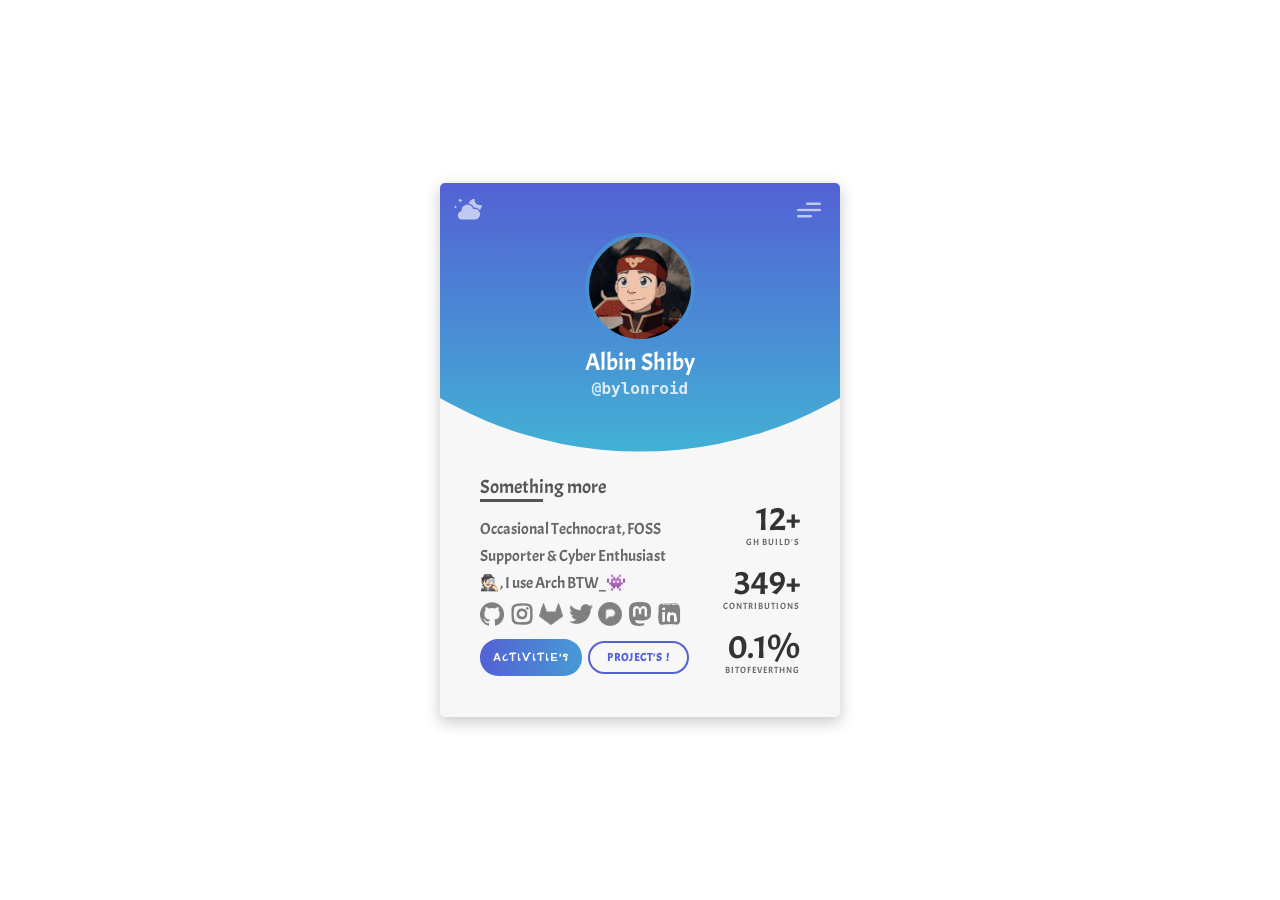
==== index.html @ 3845f0aa "Add files via upload" ====
<!DOCTYPE html>
<html lang="en" data-theme="light">

<head>
    <meta charset="UTF-8">
    <meta name="viewport" content="width=device-width, initial-scale=1.0">
    <meta http-equiv="X-UA-Compatible" content="ie=edge">
    <title>Albin Shiby | That Technocratic one</title>
    <link rel="shortcut icon" type="image/png" href="assets/icon.png" />
    <meta name="theme-color" content="#ffffff">
    <meta name="theme-color" content="#ffffff" />
    <link rel="stylesheet" href="assets/style.css">

    <meta property="og:title" content="Albin Shiby | Personal Page For Public">
    <meta property="og:description"
        content="A technocratic design-minded one who's still learning new stuffs, FOSS Supporter and Cyber Enthusiast with a different vision ">
    <meta property="og:type" content="website">
    <meta property="og:url" content="https://bylonroid.github.io/">
    <meta property="og:site_name" content="Albin Shiby">
    <meta property="og:image" content="https://bylonroid.github.io/assets/img/og.png">
    <meta property="og:image:width" content="1280">
    <meta property="og:image:height" content="800">
    <meta property="og:image:type" content="image/png">
    <meta property="og:locale" content="en_US">
    <meta name="description"
        content="A technocratic design-minded one who's still learning new stuffs, FOSS Supporter and Cyber Enthusiast with a different vision ">
    <meta name="keywords"
        content="design, development, web, bylonroid, albin, shiby, javascript, hacker, security, albinshiby">

    <meta itemprop="name" content="Albin Shiby | Personal Page For Public">
    <meta itemprop="description"
        content="A technocratic design-minded one who's still learning new stuffs, FOSS Supporter and Cyber Enthusiast with a different vision ">
    <meta itemprop="image" content="https://bylonroid.github.io/assets/img/og.png">
    <meta name="twitter:card" content="summary">
    <meta name="twitter:url" content="https://bylonroid.github.io/">
    <meta name="twitter:site" content="@bylonroid">
    <meta name="twitter:creator" content="@bylonroid">
    <meta name="twitter:title" content="Albin Shiby | Personal Page For Public">
    <meta name="twitter:description"
        content="A technocratic design-minded one who's still learning new stuffs, FOSS Supporter and Cyber Enthusiast with a different vision ">
    <meta name="twitter:image:src" content="https://bylonroid.github.io/assets/img/og.png">
</head>

<body>
    <!-- right click disabling script/////////////////////////////////////////////////////////////////////////// -->
    <script>
        document.addEventListener("contextmenu", e => {
            alert("Sorry! Right Click is disabled");
            e.preventDefault();
        });
    </script>
    <!-- CARD COntainer main/////////////////////////////////////////////////////////////////////////// -->
    <div class="modal">
        <img src="assets/img/profile.jpg" alt="">
        <div class="close"></div>
    </div>

    <div class="container">
        <div class="card">
            <div class="header">
                <a onclick="toggleTheme()" class="logo"><img src="assets/img/icons/dark.png" class="logo"></a>
                <a href="#popupmenu" class="mail"><img src="assets/img/icons/menu.png" class="mail"></a>

                <div class="main">
                    <a href="/">
                        <div class="image">
                            <!--
                        <div class="hover">
                            <i class="fas fa-camera fa-2x"></i>
                        </div>
                        -->
                        </div>
                    </a>
                    <h3 class="name">Albin Shiby</h3>
                    <h3 class="sub-name">@bylonroid</h3>
                </div>
            </div>

            <div class="content">
                <div class="left">
                    <div class="about-container">
                        <h3 class="title">Something more</h3>
                        <p class="text">Occasional Technocrat, FOSS Supporter & Cyber Enthusiast 🕵🏻, I use Arch BTW_👾
                        </p>
                    </div>
                    <div class="icons-container">
                        <a href="https://github.com/bylonroid" target="_blank"><img class="icon"
                                src="assets/img/icons/github.png"></img></a>
                        <a href="https://instagram.com/bylonroid" target="_blank"><img class="icon"
                                src="assets/img/icons/instagram.png"></img></a>
                        <a href="https://gitlab.com/bylonroid" target="_blank"><img class="icon"
                                src="assets/img/icons/gitlab.png"></img></a>
                        <a href="https://twitter.com/bylonroid" target="_blank"><img class="icon"
                                src="assets/img/icons/twitter.png"></img></a>
                        <a href="https://pixelfed.social/bylonroid" target="_blank"><img class="icon"
                                src="assets/img/icons/pixelfed.png"></img></a>
                        <a href="https://mastodon.social/@bylonroid" target="_blank"><img class="icon"
                                src="assets/img/icons/mast.png"></img></a>
                                <a href="https://www.linkedin.com/in/albin-shiby-45098b285" target="_blank"><img class="icon"
                                src="assets/img/icons/in.png"></img></a>
                    </div><br>
                    <div class="buttons-wrap">
                        <div class="follow-wrap">
                            <a href="#popuphi" class="follow"><strong>α૮ƭเѵเƭเε'ร</strong></a>
                        </div>
                        <div class="share-wrap">
                            <a href="https://github.com/bylonroid" target="_blank" class="share"><strong>Project's !</strong></a>
                        </div>
                    </div>
                </div>

                <div class="right">
                    <div>
                        <h3 class="number">12+</h3>
                        <h3 class="number-title">GH Build'S</h3>
                    </div>
                    <div>
                        <h3 class="number">349+</h3>
                        <h3 class="number-title">Contributions</h3>
                    </div>
                    <div>
                        <h3 class="number">0.1%</h3>
                        <h3 class="number-title">BitOfEverthng</h3>
                    </div>
                </div>
            </div>
        </div>
    </div>

    <!-- POPUP POPUP POPUP/////////////////////////////////////////////////////////////////////////// -->

    <!-- Popup navigation menu -->

    <div class="popup" id="popupmenu">
        <div class="popup__content">
            <div class="popup__right"> <a href="#!" class="popup__close">×</a>
                <div class="popup__top">
                    <a href="/" class="menuli">Home</a><br>
                    <a href="https://github.com/bylonroid/bylonroid" class="menuli">About</a><br>
                    <a href="https://github.com/bylonroid" class="menuli">Builds</a><br>
                    <a href="sf" class="menuli">Snowflakes</a><br>
                    <a href="mailto:hellobylon@skiff.com" class="menuli">EMail Me</a><br>

                </div>

            </div>
        </div>
    </div>
    <!-- Popup navigation menu END -->

    <!-- Lets talk popup page START-->
    <div class="popup" id="popuphi">
        <div class="popup__content">
            <div class="popup__talk"> <a href="#!" class="popup__close">×</a>
                <div class="popup__top">

                    <figure class="hi__pic"> <a href="" class="hi__pic"> <img class="hi__pic" src="assets/img/pen.png"
                                alt=""> </a> </figure>
                    <p class="popup__text">page Under Development</p>
                    <div class="popup__buttons"> <a href="mailto:hellobylon@skiff.com"
                            class="btna">hellobylon@skiff.com</a> </div>
                </div>
            </div>
            <div class="popup__contactinfo">

            </div>
        </div>
    </div>
    </div>
    <!-- Lets talk popup page END-->



    <!-- CAN BE ENABLE ANYTIME <script src="assets/app.js"></script>  -->
    <script>
        function toggleTheme() {
            var html = document.querySelector('html');
            if (html.getAttribute('data-theme') === 'light') {
                html.setAttribute('data-theme', 'dark');
            } else {
                html.setAttribute('data-theme', 'light');
            }
        }

    </script>
</body>

</html>
---- assets/style.css ----
/* hELLO */
/* HERE IT ALL START (CSS)*/
:root {
    --body-color: #ffffff;
    --card-color: #f7f7f7;
    --title-color: #555;
    --text-color: #666;
    --number-color: #333;
}

[data-theme="dark"] {
    --body-color: #171c28;
    --card-color: #110e1b;
    --title-color: #434c5e;
    --text-color: #434c5e;
    --number-color: #434c5e;
}

/* ITS FULL OF CRAPS I KNOW JUST MAKE IT */



* {
    padding: 0;
    margin: 0;
    box-sizing: border-box;
    font-family: 'Acme-Regular', sans-serif;
}


/* CUSTOM TEXT SELECTION COLORS */
::-moz-selection {
    /* Code for Firefox */
    color: red;
    background: yellow;
}

::selection {
    color: red;
    background: yellow;
}

/* CUSTOM TEXT SELECTION COLOR END */


/* CUSTON FONT ADDED */
@font-face {
    font-family: 'Acme-Regular';
    src: url('Acme-Regular.ttf') format('truetype');
}

/* CUSTION FONT END  */



body {
    background-color: var(--body-color);
    cursor:zoom-in;
}


.container {
    padding: 20px;
    display: flex;
    justify-content: center;
    align-items: center;
    min-height: 100vh;
}



/* LOGO AND MENU EDIT SECTION MAIN NO OTHER I THINK NOW */
.mail {
    position: absolute;
    width: 36px;
    height: 30px;
    top: .4rem;
    right: .4rem;
    z-index: 3;
    transition: .3s;
    opacity: .8;
}

.mail:hover {
    opacity: 1;
}

.logo {
    position: absolute;
    width: 30px;
    height: 30px;
    top: .4rem;
    left: .4rem;
    z-index: 3;
    transition: .3s;
    opacity: .8;
    cursor:pointer;
}

.logo:hover {
    opacity: 1;
}

/* LOGO AND MENU EDIT SECTION END */




.card {
    position: relative;
    width: 400px;
    background-color: var(--card-color);
    border-radius: 5px;
    box-shadow: 0 5px 15px 1px rgba(0, 0, 0, 0.2);
    overflow: hidden;
    cursor:default;
}


.card:before {
    content: '';
    position: absolute;
    width: 100%;
    height: 270px;
    top: 0;
    left: 0;
    background-image: linear-gradient(to top, #42b1d5, #5361d4);
    clip-path: circle(400px at 50% -48.5%);
}

.header {
    position: relative;
    height: 265px;
}





.main {
    position: absolute;
    width: 100%;
    height: 100%;
    top: 0;
    left: 0;
    display: flex;
    flex-direction: column;
    justify-content: center;
    align-items: center;
}

.main .image {
    position: relative;
    width: 110px;
    height: 110px;
    border-radius: 50%;
    background: url('img/profile.jpg') no-repeat center / cover;
    border: 4px solid #498fd4;
    margin-bottom: 2px;
    overflow: hidden;
    cursor: not-allowed;
}

.image .hover {
    position: absolute;
    width: 100%;
    height: 100%;
    top: 0;
    left: 0;
    background-color: rgba(79, 172, 254, .7);
    display: flex;
    justify-content: center;
    align-items: center;
    color: #fff;
    transition: .5s;
    opacity: 0;

}

.image:hover .hover {
    opacity: 1;
}

.hover.active {
    opacity: 1;
}

.name {
    font-size: 1.5rem;
    color: #fff;
    font-weight: 500;
    line-height: 1;
    margin: 5px 0;
}

.sub-name {
    font-family: 'Cutive Mono', monospace;
    font-size: 1rem;
    opacity: .8;
    color: #fff;
}

.content {
    display: flex;
    padding: 1.7rem 2.5rem 2.6rem 2.5rem;
}

.right {
    padding-top: 1.5rem;
    display: flex;
    flex-direction: column;
    text-align: right;
    align-items: flex-end;
    justify-content: space-between;
    margin-left: 2.1rem;
}

.number {
    font-size: 2.1rem;
    font-weight: 200;
    color: var(--number-color);
    line-height: 1.2;
}

.number-title {
    font-size: .55rem;
    color: var(--text-color);
    font-weight: 400;
    line-height: 1;
    letter-spacing: 1px;
    text-transform: uppercase;
}

.title {
    position: relative;
    color: var(--title-color);
    font-weight: 500;
    font-size: 1.2rem;
    padding: 0 0 3px 0;
    margin-bottom: .9rem;
    display: inline-block;
}

.title:after {
    content: '';
    position: absolute;
    height: 3px;
    width: 50%;
    background-color: var(--title-color);
    bottom: 0;
    left: 0;
}

.text {
    color: var(--text-color);
    font-weight: 300;
    line-height: 1.7;
}

.icons-container {
    padding: .3rem 0;
}


.icon {
    margin-right: 3.5px;
    transition: .3s;
    width: 24px;
    height: 24px;
    display: inline;
    filter: contrast(0%);
}


.buttons-wrap {
    display: flex;
    margin-top: -1.1em;
}

.follow-wrap,
.share-wrap {
    flex: 4;
    display: flex;
    justify-content: center;
    align-items: center;
    transition: .5s;
}

.follow-wrap:hover,
.share-wrap:hover {
    flex: 5;
}

.follow {
    padding: 9.6px 0;
    width: 100%;
    background: linear-gradient(to right, #5361d4 0%, #42b1d5 140%);
    color: #fff;
    text-align: center;
    text-decoration: none;
    font-size: .7rem;
    letter-spacing: 1px;
    text-transform: uppercase;
    border-radius: 18.1px;
    margin-right: 3px;
    cursor:wait;
}

.share {
    padding: 7.6px 0;
    width: 100%;
    border: 2px solid #5361d4;
    color: #5361d4;
    text-decoration: none;
    text-align: center;
    font-size: .7rem;
    letter-spacing: 1px;
    text-transform: uppercase;
    margin-left: 3px;
    border-radius: 18.1px;
}

.modal {
    position: fixed;
    width: 100%;
    height: 100vh;
    background-color: rgba(0, 0, 0, 0.8);
    z-index: -1;
    opacity: 0;
    transition: .5s;
}

.modal img {
    position: absolute;
    top: 25%;
    left: 50%;
    transform: translate(-50%, -50%) scale(.3);
    max-width: 100%;
    max-height: 100%;
    transition: .5s;
}

.modal.show {
    opacity: 1;
    z-index: 99;
}

.modal.show img {
    top: 50%;
    transform: translate(-50%, -50%) scale(1);
}

.close {
    position: absolute;
    top: 1rem;
    right: 1rem;
    width: 30px;
    height: 30px;
    cursor: pointer;
    transition: .3s;
}

.close:hover {
    opacity: .5;
}

.close:before,
.close:after {
    content: '';
    position: absolute;
    width: 100%;
    height: 3px;
    border-radius: 1.5px;
    top: 50%;
    left: 50%;
    background-color: #fff;
}

.close:before {
    transform: translate(-50%, -50%) rotate(45deg);
}

.close:after {
    transform: translate(-50%, -50%) rotate(135deg);
}

@media (max-width: 410px) {

    .content {
        flex-direction: column;
    }

    .right {
        flex-direction: row;
        text-align: center;
        justify-content: space-around;
        align-items: center;
        margin: 0;
    }
}

@media (max-width: 370px) {

    .header {
        height: 230px;
    }

    .card:before {
        clip-path: circle(400px at 50% -74.5%);
        height: 230px;
    }

    .hamburger-menu {
        width: 16px;
        height: 12px;
        top: 1.1rem;
        left: 1.5rem;
    }

    .mail {
        font-size: 1.1rem;
        top: .10rem;
        right: .2rem;
        cursor:pointer;
    }

    .main .image {
        width: 90px;
        height: 90px;
        border-width: 3px;
    }

    .name {
        font-size: 1.2rem;
    }

    .sub-name {
        font-size: .8rem;
    }

    .mail {
        margin-top: .3rem;
        margin-right: .3rem;
    }

    .content {
        padding: 1.2rem 1.8rem 1.8rem 1.8rem;
    }

    .number {
        font-size: 1.8rem;
    }

    .number-title {
        font-size: .4rem;
    }

    .right {
        padding-top: 1rem;
    }

    .title {
        font-size: 1.1rem;
        margin-bottom: .5rem;
    }

    .text {
        font-size: .9rem;
    }

    .icons-container {
        padding: .1rem 0;
        margin-top: .2rem;
    }

    .icon {
        font-size: 1.1rem;
    }

    .follow {
        padding: 7.6px 0;
        border-radius: 14.6px;
        font-size: .6rem;
    }

    .share {
        padding: 5.6px 0;
        border-radius: 14.6px;
        font-size: .6rem;
    }
}







/* SOCIAL MEDIA ICONS SECTION */
.social-icons {
    text-align: center;

    margin-top: -1em;

}

.social-icons img {

    width: 30px;
    display: inline-block;
    margin: 1px;
}

/* SOCIAL MEDIA ICON SECTION END */


/* NAVIGATION MENU SPECIAL EDIT FOR LI */
.menuli {
    text-decoration: none;
    color: white;
    line-height: 4rem;
}

.menuli:hover {
    color: grey;
}

/* NAVIGATION MENU FOR SPECIAL EDIT LI END */








/* POPUP SECTION (FOR NAVIGATION MENU MAINLY) */
.popup {

    position: fixed;
    top: 0;
    left: 0;
    height: 100vh;
    min-height: 500px;
    width: 100vw;
    background-color: rgba(0, 0, 0, .8);
    border-radius: 3px;
    text-align: center;
    z-index: 400;
    opacity: 0;
    visibility: hidden;
    transition: all .3s;

}

.popup:target {
    opacity: 1;
    visibility: visible
}

.popup__close:link,
.popup__close:visited {
    position: absolute;
    top: -6.5rem;
    right: -.4rem;
    display: inline-block;
    color: white;
    font-size: 5.5rem;
    font-weight: 100;
    text-decoration: none;
    transition: all .3s
}

.popup__close:hover {
    color: red;
}

.popup__right {
    font-size: 1.7rem;
    width: 75%;
    max-width: 1000px;
    height: auto;
    position: absolute;
    top: 50%;
    left: 50%;
    transform: translate(-50%, -50%);
    background: transparent;
    box-shadow: ;
    border-radius: 3px
}

@media (min-width:768px) {

    .popup__right {
        font-size: 2rem
    }
}

.popup__right h2 {
    margin: 2.5rem 0 1rem
}

@media (min-width:768px) {
    .popup__right h2 {
        margin: 1rem 0
    }
}

@media (max-width:768px) {
    .popup__top {
        padding: 1rem
    }
}

.popup__contact-info {
    background: #293335;
    color: #91abaa;
    margin-top: 1rem;
    padding: 1rem 1rem 1rem
}

@media (min-width:768px) {

    .popup__contact-info {
        padding: 1rem 0 1rem;
        margin-top: 2rem
    }
}

.popup__contact-info ul {
    padding-bottom: 0
}

.popup__contact-info a {
    color: #91abaa !important;
    text-decoration: none
}

/* POPUP SECTION END (FOR NAVIGATION MENU MAINLY)  END*/

.popup__talk {
    font-size: 1.7rem;
    width: 75%;
    max-width: 1000px;
    height: auto;
    position: absolute;
    top: 50%;
    left: 50%;
    transform: translate(-50%, -50%);
    background: #FFF;
    box-shadow: ;
    border-radius: 3px
}

.hi__pic {
    width: 140px;
    text-align: center;
    height: 140px;
    margin-top: -2.5rem;
    margin-bottom: -2rem;
    margin-left: auto;
    margin-right: auto;
}

.popup__text {
    font-size: 15px;
}

.btn {
    background-color: grey;
}

a {
    color: brown;
    text-decoration: none;
}

.popup__buttons {
    background-color: #4CAF50;
    /* Green */
    border-radius: 12px;
    color: white;
    padding: 13px 20px;
    text-align: center;
    text-decoration: none;
    display: inline-block;
    font-size: 14px;
    margin-top: 1rem;
    margin-bottom: 1rem;
}

@media (min-width:768px) {
    .popup__buttons {
        margin-top: 1em;
        margin-bottom: 1em;
    }
}
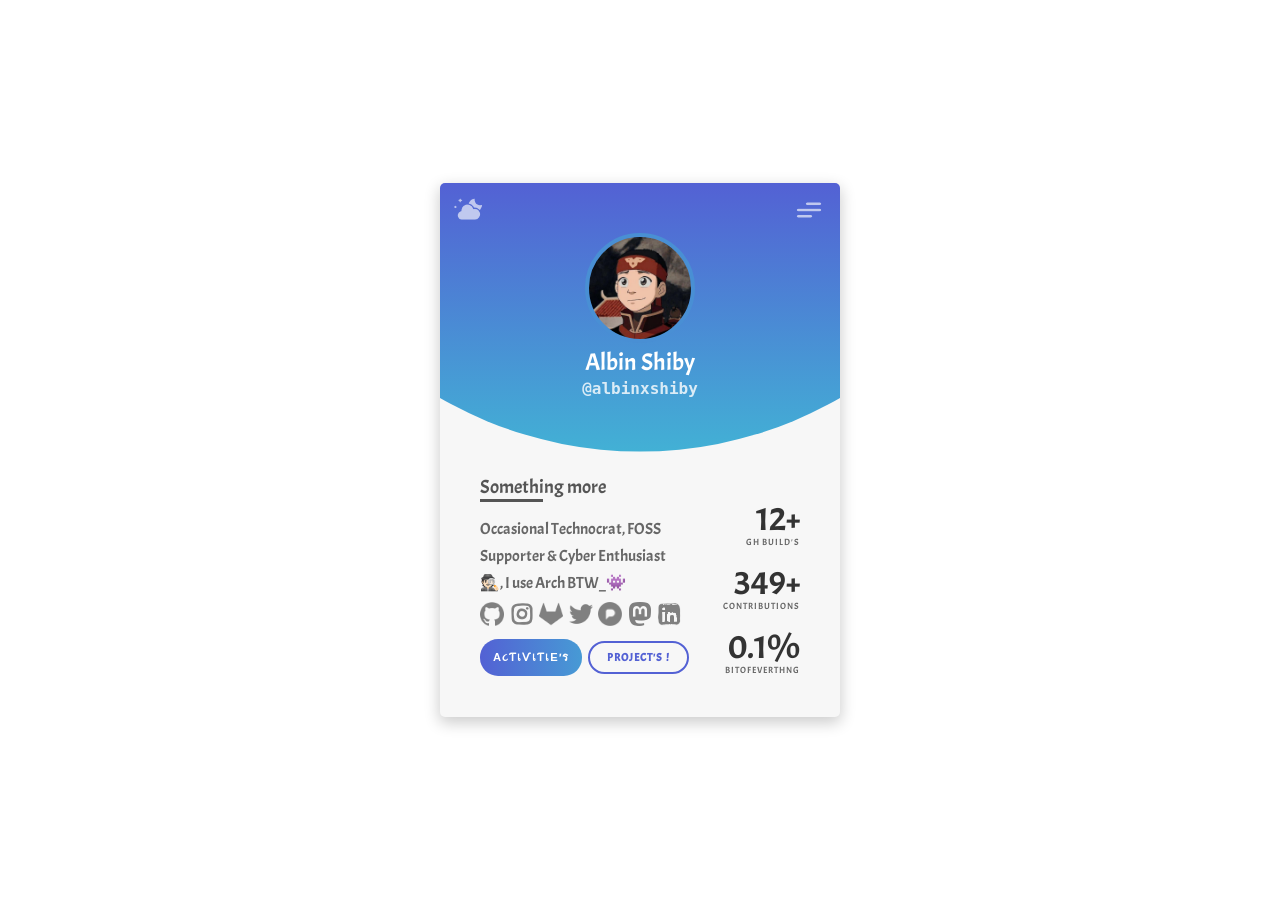
==== commit c34556e2: "Add files via upload" ====
--- a/index.html
+++ b/index.html
@@ -15,9 +15,9 @@
     <meta property="og:description"
         content="A technocratic design-minded one who's still learning new stuffs, FOSS Supporter and Cyber Enthusiast with a different vision ">
     <meta property="og:type" content="website">
-    <meta property="og:url" content="https://bylonroid.github.io/">
+    <meta property="og:url" content="https://albinxshiby.github.io/">
     <meta property="og:site_name" content="Albin Shiby">
-    <meta property="og:image" content="https://bylonroid.github.io/assets/img/og.png">
+    <meta property="og:image" content="https://albinxshiby.github.io/assets/img/og.png">
     <meta property="og:image:width" content="1280">
     <meta property="og:image:height" content="800">
     <meta property="og:image:type" content="image/png">
@@ -25,20 +25,20 @@
     <meta name="description"
         content="A technocratic design-minded one who's still learning new stuffs, FOSS Supporter and Cyber Enthusiast with a different vision ">
     <meta name="keywords"
-        content="design, development, web, bylonroid, albin, shiby, javascript, hacker, security, albinshiby">
+        content="design, development, web, albinxshiby, albin, shiby, javascript, hacker, security, albinshiby">
 
     <meta itemprop="name" content="Albin Shiby | Personal Page For Public">
     <meta itemprop="description"
         content="A technocratic design-minded one who's still learning new stuffs, FOSS Supporter and Cyber Enthusiast with a different vision ">
-    <meta itemprop="image" content="https://bylonroid.github.io/assets/img/og.png">
+    <meta itemprop="image" content="https://albinxshiby.github.io/assets/img/og.png">
     <meta name="twitter:card" content="summary">
-    <meta name="twitter:url" content="https://bylonroid.github.io/">
-    <meta name="twitter:site" content="@bylonroid">
-    <meta name="twitter:creator" content="@bylonroid">
+    <meta name="twitter:url" content="https://albinxshiby.github.io/">
+    <meta name="twitter:site" content="@albinxshiby">
+    <meta name="twitter:creator" content="@albinxshiby">
     <meta name="twitter:title" content="Albin Shiby | Personal Page For Public">
     <meta name="twitter:description"
         content="A technocratic design-minded one who's still learning new stuffs, FOSS Supporter and Cyber Enthusiast with a different vision ">
-    <meta name="twitter:image:src" content="https://bylonroid.github.io/assets/img/og.png">
+    <meta name="twitter:image:src" content="https://albinxshiby.github.io/assets/img/og.png">
 </head>
 
 <body>
@@ -72,7 +72,7 @@
                         </div>
                     </a>
                     <h3 class="name">Albin Shiby</h3>
-                    <h3 class="sub-name">@bylonroid</h3>
+                    <h3 class="sub-name">@albinxshiby</h3>
                 </div>
             </div>
 
@@ -84,17 +84,17 @@
                         </p>
                     </div>
                     <div class="icons-container">
-                        <a href="https://github.com/bylonroid" target="_blank"><img class="icon"
+                        <a href="https://github.com/albinxshiby" target="_blank"><img class="icon"
                                 src="assets/img/icons/github.png"></img></a>
-                        <a href="https://instagram.com/bylonroid" target="_blank"><img class="icon"
+                        <a href="https://instagram.com/albinxshiby" target="_blank"><img class="icon"
                                 src="assets/img/icons/instagram.png"></img></a>
-                        <a href="https://gitlab.com/bylonroid" target="_blank"><img class="icon"
+                        <a href="https://gitlab.com/albinxshiby" target="_blank"><img class="icon"
                                 src="assets/img/icons/gitlab.png"></img></a>
-                        <a href="https://twitter.com/bylonroid" target="_blank"><img class="icon"
+                        <a href="https://twitter.com/albinxshiby" target="_blank"><img class="icon"
                                 src="assets/img/icons/twitter.png"></img></a>
-                        <a href="https://pixelfed.social/bylonroid" target="_blank"><img class="icon"
+                        <a href="https://pixelfed.social/albinxshiby" target="_blank"><img class="icon"
                                 src="assets/img/icons/pixelfed.png"></img></a>
-                        <a href="https://mastodon.social/@bylonroid" target="_blank"><img class="icon"
+                        <a href="https://mastodon.social/@albinxshiby" target="_blank"><img class="icon"
                                 src="assets/img/icons/mast.png"></img></a>
                                 <a href="https://www.linkedin.com/in/albin-shiby-45098b285" target="_blank"><img class="icon"
                                 src="assets/img/icons/in.png"></img></a>
@@ -104,7 +104,7 @@
                             <a href="#popuphi" class="follow"><strong>α૮ƭเѵเƭเε'ร</strong></a>
                         </div>
                         <div class="share-wrap">
-                            <a href="https://github.com/bylonroid" target="_blank" class="share"><strong>Project's !</strong></a>
+                            <a href="https://github.com/albinxshiby" target="_blank" class="share"><strong>Project's !</strong></a>
                         </div>
                     </div>
                 </div>
@@ -136,8 +136,8 @@
             <div class="popup__right"> <a href="#!" class="popup__close">×</a>
                 <div class="popup__top">
                     <a href="/" class="menuli">Home</a><br>
-                    <a href="https://github.com/bylonroid/bylonroid" class="menuli">About</a><br>
-                    <a href="https://github.com/bylonroid" class="menuli">Builds</a><br>
+                    <a href="https://github.com/albinxshiby/albinxshiby" class="menuli">About</a><br>
+                    <a href="https://github.com/albinxshiby" class="menuli">Builds</a><br>
                     <a href="sf" class="menuli">Snowflakes</a><br>
                     <a href="mailto:hellobylon@skiff.com" class="menuli">EMail Me</a><br>
 
